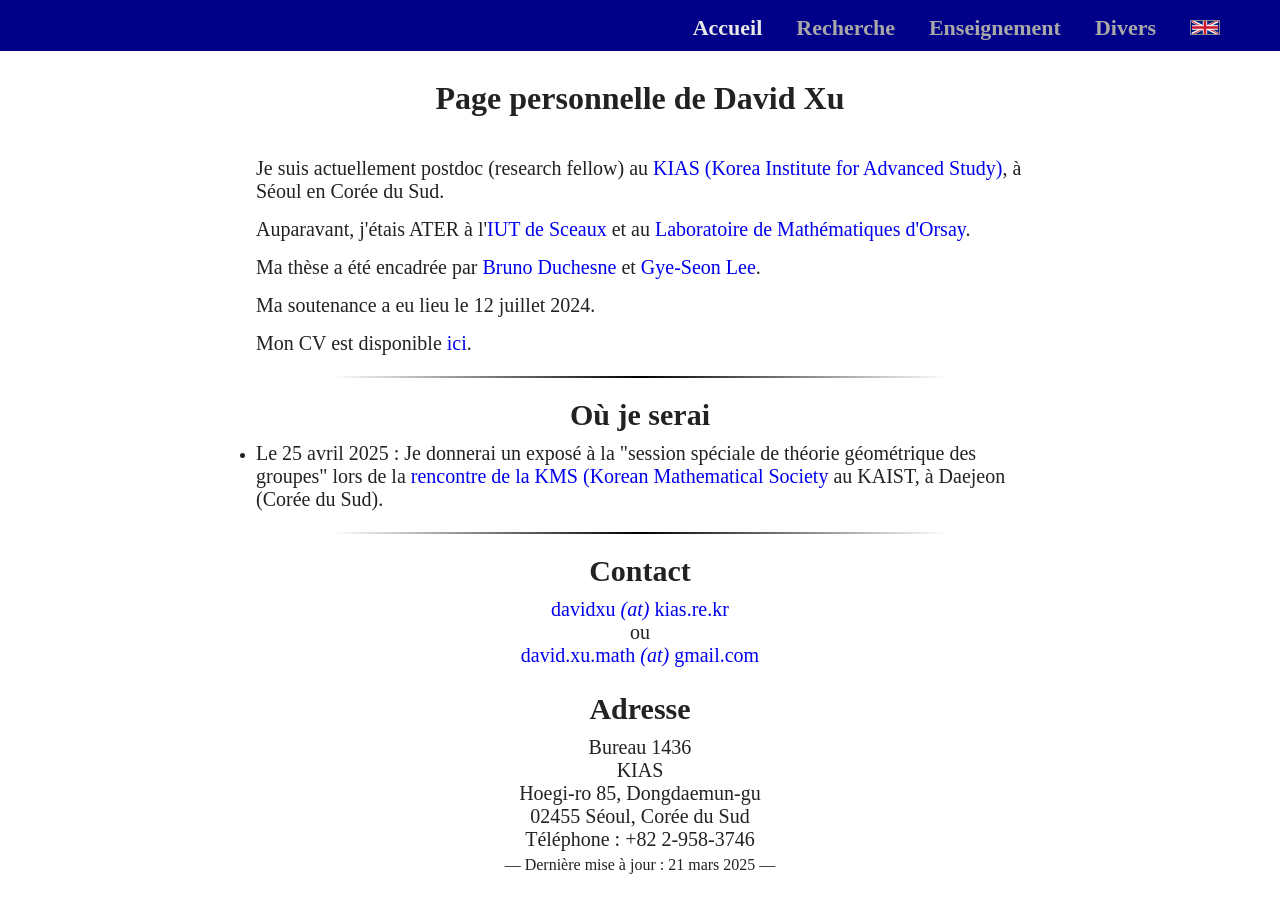
==== index.html @ bf5d9dc2 "Add files via upload" ====
<!DOCTYPE html>
<html lang="fr">

<head>
	<meta charset="UTF-8">
	<meta http-equiv="X-UA-Compatible" content="IE=edge">
	<meta name="viewport" content="width=device-width,initial-scale=1.0">
	<meta name="google-site-verification" content="eE5yLj_v8sofdWyl3rKiPa7-pg3nQnRVzgNbW7kaZAU" />
	<meta name="keyword" content="david, xu, math, maths, mathématiques, mathematics, page personnelle, webpage, ens, rennes, agreg, agrégation, strasbourg, nancy, IECL, orsay, LMO, IMO, KIAS, thèse, espace hyperbolique, hyperbolic space, dimension, infinie, infinite">
	<meta name='description' content="Page personnelle de David Xu, docteur en mathématiques.">	
	<title> David Xu </title>
	<link rel="stylesheet" type="text/css" href="./documents/css/style.css">
	<!-- Load an icon library to show a hamburger menu (bars) on small screens -->
	<link rel="stylesheet" href="https://cdnjs.cloudflare.com/ajax/libs/font-awesome/4.7.0/css/font-awesome.min.css">
</head>

<body>

	<header class="header">
		<!--<a class="logo" href="index.html">Logo</a>-->
		
		<nav class="navbar" id="myNavbar">
			<a class=active href="./">Accueil</a>
			<a href="./recherche">Recherche</a>
			<a href="./enseignement">Enseignement</a>
			<a href="./divers">Divers</a>
			<a href="./index_en" class="langue gb"></a>
			<a href="javascript:void(0);" class="icon" onclick="myFunction()">
    			<i class="fa fa-bars"></i>
  			</a>
		</nav>
		
		<script>
			function myFunction() {
  			var x = document.getElementById("myNavbar");
  			if (x.className === "navbar") {
    			x.className += " responsive";
  			} else {
    			x.className = "navbar";
  			}
			}
		</script>
	</header>

   <main>
   
   <div class="centered">

   	<h1 align=center>Page personnelle de David Xu</h1>

      	<p>Je suis actuellement postdoc (research fellow) au <a href="https://www.kias.re.kr/">KIAS (Korea Institute for Advanced Study)</a>, à Séoul en Corée du Sud.</p>
      	<p>Auparavant, j'étais ATER à l'<a href="https://www.iut-sceaux.universite-paris-saclay.fr/">IUT de Sceaux</a> et au <a href="https://www.imo.universite-paris-saclay.fr/fr/">Laboratoire de Mathématiques d'Orsay</a>.</p>
         <br>
         <p>Ma thèse a été encadrée par <a href="https://www.imo.universite-paris-saclay.fr/~bruno.duchesne/fr/">Bruno Duchesne</a> et <a href="https://www.math.snu.ac.kr/~gyeseonlee/">Gye-Seon Lee</a>.</p>
         <p>Ma soutenance a eu lieu le 12 juillet 2024.</p>
         <p>Mon CV est disponible <a href="./documents/CV.pdf" target="_blank">ici</a>.</p>
         
      <hr>
    	
    	<h2 align=center>Où je serai</h2>
    	
    	<ul>
    		<li><p>Le 25 avril 2025 : Je donnerai un exposé à la "session spéciale de théorie géométrique des groupes" lors de la <a href="https://www.kms.or.kr/conference/2025_spring/general/contents.html?period=89&idx=357">rencontre de la KMS (Korean Mathematical Society</a> au KAIST, à Daejeon (Corée du Sud).</p></li>  	
    	</ul>
        
    	<hr>

		<h2 align=center>Contact</h2>

			<div class="centered">
				<p align=center><a href="mailto:davidxu@kias.re.kr">davidxu <i>(at)</i> kias.re.kr</a><br>
				ou<br>
            <a href="mailto:david.xu@univ-lorraine.fr">david.xu.math <i>(at)</i> gmail.com</a></p>
       	</div>

         <br>
         
      <h2 align=center>Adresse</h2>

         <div class="centered">
            <p align=center>
    	      Bureau 1436<br>
    	      KIAS<br>
    	      Hoegi-ro 85, Dongdaemun-gu<br>
    	      02455 Séoul, Corée du Sud<br>
    	      Téléphone : +82 2-958-3746
	         </p>
      	</div>

         <br>
         
         <br>

         <div align=center>
         	&mdash; Dernière mise à jour : 21 mars 2025 &mdash;
         </div>
  	
  	</div>
  	</main>

</body>
</html>
---- documents/css/style.css ----
/*@import url('https://fonts.googleapis.com/css2?family=Poppins:wght@300;400;500;600;700;800;900&display=swap');*/

@charset "utf-8";

* {
	margin: 0;
	padding: 0;
	box-sizing: border-box;
	font-family: "Palatino Full Stack", Palatino, "Palatino Linotype", "Palatino LT STD", "Book Antiqua", Georgia, serif;
}


h1 {
	font-size: 32px;
	font-weight: 800;
	padding: 30px 0;
} 

h2 {
	font-size: 30px; 
	font-weight: 700;
	padding: 20px 0 0;
}

h3 {
	font-size: 28px; 
	font-weight: 600;
	padding: 15px 0 0;
}

h4 {
	font-size: 24px; 
	font-weight: 500;
	padding: 15px 0 0;
}

p {
	font-size: 20px;
	font-weight: 400;
	padding: 10px 0 5px;
}

.page-perso {
	font-weight: 600;
	padding: 5px 30px 0;
}

p.nobottompadding {
	padding-bottom: 0px; 
}

ul.indent {
	padding-inline-start: 40px;
}

br {
	display: block; /* makes it have a width */
  	content: ""; /* clears default height */
  	margin-top: 0; /* change this to whatever height you want it */
}


/*

blockquote { 
	font-family: Palatino, Palatino Linotype, Palatino LT STD, Book Antiqua, Georgia, serif; 
	font-size: 21px; 
	font-style: normal; 
	font-variant: normal; 
	font-weight: 400; 
	line-height: 30px; 
} 

pre { 
	font-family: Palatino, Palatino Linotype, Palatino LT STD, Book Antiqua, Georgia, serif; 
	font-size: 13px; 
	font-style: normal; 
	font-variant: normal; 
	font-weight: 400; 
	line-height: 18.5667px; 
}
*/

a {
  text-decoration: none;
}


hr {
  	// background-color: white;
  	background-image: linear-gradient(to right, transparent 10%, black, transparent 90%);
   border: 0;
   height: 2px;
   margin-top: 1em;
}


body {
	padding-top: 50px;
	/*
	min-height: 500vh;
	background: url('G-raph.png') no-repeat;
	background-size: cover;
	background-position: center;
	*/
	font-weight: 400;
   color: #222;
}

.header {
	position: fixed;
	top: 0;
	left: 0;
	width: 100%;
	padding: 10px 60px;
	background: #000088;
	/*display: inline-block;*/
	justify-content: space-between;
	align-items: center;
	z-index: 100;
}

.logo {
	float: left;
	font-size: 22px;
	color: transparent;
	text-decoration: none;
	font-weight: 700;
}

.langue {
	color: #a8a8a8;
   font-size: 22px;
   text-decoration: none;
   font-weight: 600;
   margin-left: 30px;
   transition: .3s;
}

/* france */
.langue.fr {
 background: url('[data-uri]');
 width: 30px;
 height: 20px;
 background-size: 100% 100%;
 display: inline-block;
 border: 1px solid #888888;
 margin-top: 5px;
}

/* united_kingdom */
.langue.gb {
 	background: url('[data-uri]');
 	width: 30px;
 	height: 15px;
 	background-size: 100% 100%;
  	display: inline-block;
  	border: 1px solid #888888;
  	margin-top: 10px;
}

.navbar {
	float: right;
	overflow: hidden;
}

.navbar a {
	display: inline-block;
   color: #a8a8a8;
   font-size: 22px;
   text-decoration: none;
   font-weight: 600;
   margin-left: 30px;
   transition: .3s;
}

.navbar a:hover:not(.active):not(.langue) {
    color: #d8d8d8;
    /*text-shadow: 1px 1px 1px #b8b8b8;*/
}

.navbar a.langue:hover {
    box-shadow: 2px 1px 1px #b8b8b8;
}

.navbar a.active {
	color: #e8e8e8;
	font-weight: 24px;
	/*text-shadow: 2px 2px 4px #ffffff;*/
}

.navbar .icon {
  display: none;
}

@media screen and (max-width: 670px) {
  	.logo {
  		font-size: 22px;
		color: transparent;
		text-decoration: none;
		font-weight: 600;
  	}
  	.header {
  		padding: 5px 0px;
		justify-content: space-between;
	}
	.navbar {
		float: left;
		position: relative;
		width: 100%;
	}
	.navbar a {
		font-size: 26px;
		margin-left: 10px;
	}
  	.navbar a:not(.active) {
  		display: none;
  		}
  	.navbar a.active {
		color: #ffffff;
		text-decoration: none;
		display: inline-block;
	}
  	.navbar a.icon {
    	display: block;
    	position: absolute;
    	right: 10px;
    	top: 0;
  	}
  .navbar.responsive {
  		position: relative;
  	}
  .navbar.responsive a {
    	float: none;
    	display: block;
    	text-align: left;
  }
}

/*
.navbar a {
	position: relative;
	font-size: 18px;
	color: #fff;
	font-weight: 500;
	text-decoration: none;
	margin-left: 40px;
}

.navbar a::before {
	content: '';
	position: absolute;
	top: 100%;
	left: 0;
	width: 0;
	height: 2px;
	background: #fff;
	transition: .3s;
}

.navbar a:hover::before {
	width: 100%;
}
*/

.centered { 
	background: #ffffff; 
	margin: auto; 
	width: 60%; 
}

@media screen and (max-width: 670px) {
  .centered {
		background: #ffffff; 
		margin: auto; 
		width: 90%;
  }
}

 /* 2 colonnes pour contact */
.column {
  float: left;
  width: 50%;
}

 /* Mettre une ligne à droite de la colonne */
.column.border-right {
    border-right: 2px solid black;
}

/* Clear floats after the columns */
.row:after {
  content: "";
  display: table;
  clear: both;
}

/* Responsive layout - makes the three columns stack on top of each other instead of next to each other on smaller screens (600px wide or less) */
@media screen and (max-width: 670px) {
  .column {
    width: 100%;
  }
}

@media screen and (max-width: 670px) {
	.column.border-right {
  		border-right: 2px solid transparent;
    	border-bottom: 2px solid black;
  	}
}

.photo_concert_left {
  float: left;
  width: 35%;
  text-align: center;
  display: flex;
  flex-direction: column;
}

.photo_concert_right {
  float: right;
  width: 65%;
  text-align: center; 
}

.photo_concert img {
  height: 387;
}

.photo_concert p {
  text-align: center;
}

audio {
  position: relative;
  vertical-align: middle;
}

a.lien {
    color: black;
}

a.lien:hover { color: yellow; }
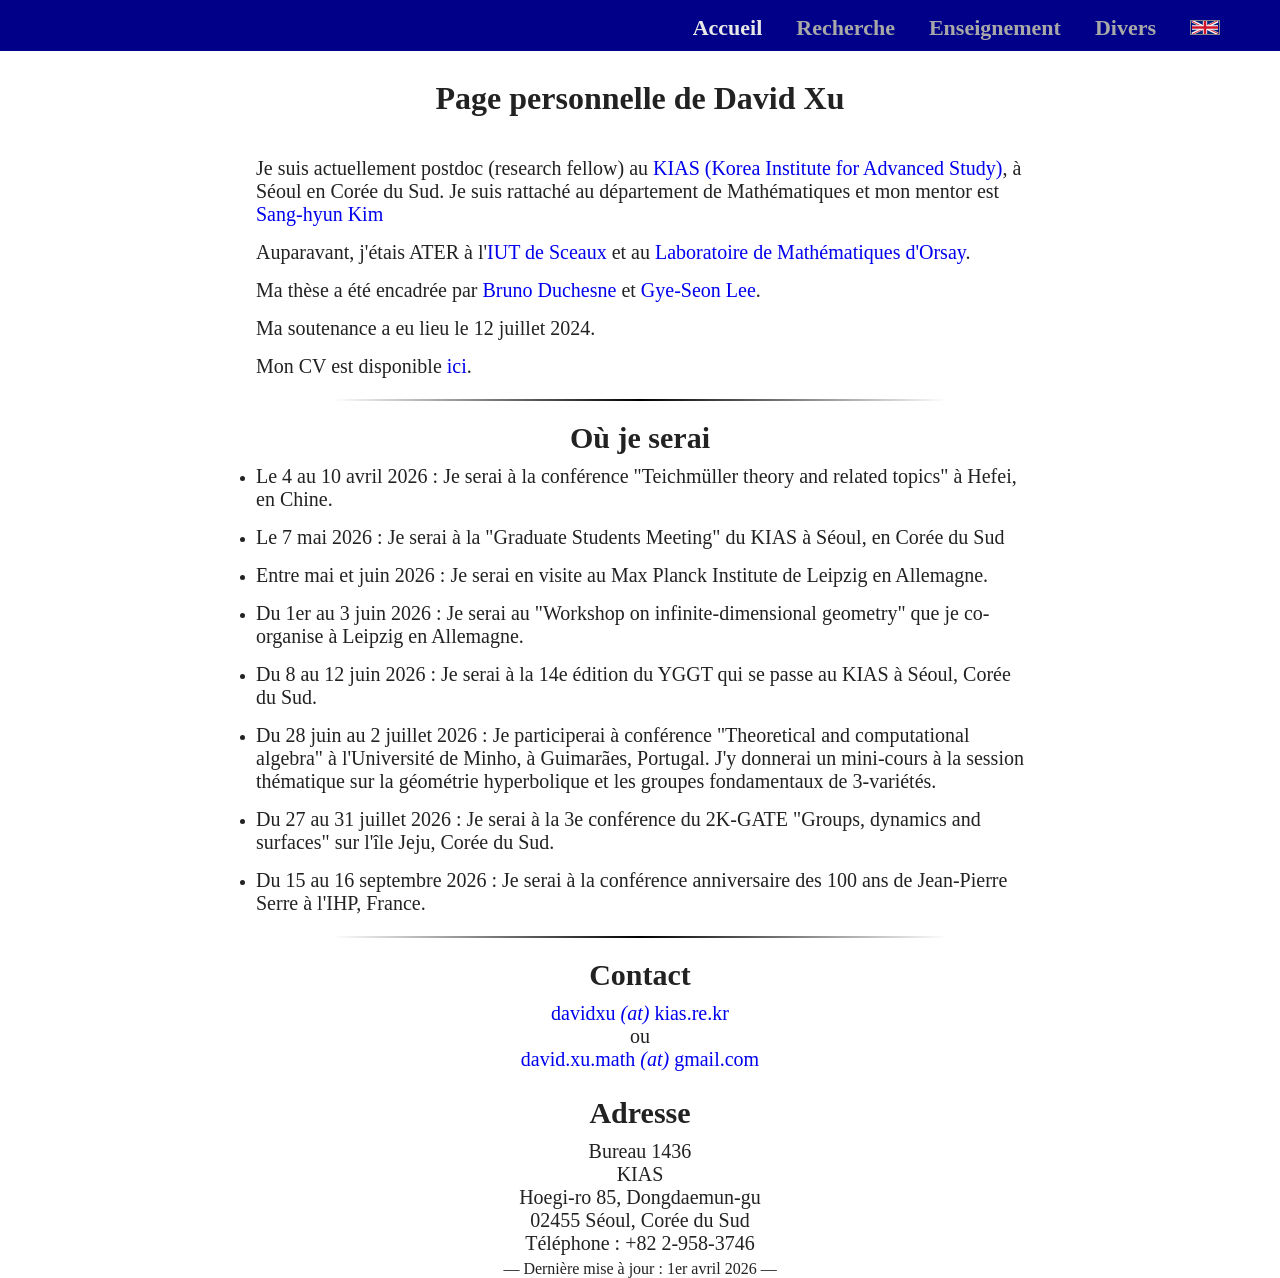
==== commit 69796e8c: "Add files via upload" ====
--- a/index.html
+++ b/index.html
@@ -48,7 +48,7 @@
 
    	<h1 align=center>Page personnelle de David Xu</h1>
 
-      	<p>Je suis actuellement postdoc (research fellow) au <a href="https://www.kias.re.kr/">KIAS (Korea Institute for Advanced Study)</a>, à Séoul en Corée du Sud.</p>
+      	<p>Je suis actuellement postdoc (research fellow) au <a href="https://www.kias.re.kr/">KIAS (Korea Institute for Advanced Study)</a>, à Séoul en Corée du Sud. Je suis rattaché au département de Mathématiques et mon mentor est <a href="https://me.kimsh.kr/">Sang-hyun Kim</a></p>
       	<p>Auparavant, j'étais ATER à l'<a href="https://www.iut-sceaux.universite-paris-saclay.fr/">IUT de Sceaux</a> et au <a href="https://www.imo.universite-paris-saclay.fr/fr/">Laboratoire de Mathématiques d'Orsay</a>.</p>
          <br>
          <p>Ma thèse a été encadrée par <a href="https://www.imo.universite-paris-saclay.fr/~bruno.duchesne/fr/">Bruno Duchesne</a> et <a href="https://www.math.snu.ac.kr/~gyeseonlee/">Gye-Seon Lee</a>.</p>
@@ -60,7 +60,14 @@
     	<h2 align=center>Où je serai</h2>
     	
     	<ul>
-    		<li><p>Le 25 avril 2025 : Je donnerai un exposé à la "session spéciale de théorie géométrique des groupes" lors de la <a href="https://www.kms.or.kr/conference/2025_spring/general/contents.html?period=89&idx=357">rencontre de la KMS (Korean Mathematical Society</a> au KAIST, à Daejeon (Corée du Sud).</p></li>  	
+    		<li><p>Le 4 au 10 avril 2026 : Je serai à la conférence "Teichmüller theory and related topics" à Hefei, en Chine.</p></li>
+    		<li><p>Le 7 mai 2026 : Je serai à la "Graduate Students Meeting" du KIAS à Séoul, en Corée du Sud</p></li>   	
+			<li><p>Entre mai et juin 2026 : Je serai en visite au Max Planck Institute de Leipzig en Allemagne.</p></li>
+			<li><p>Du 1er au 3 juin 2026 : Je serai au "Workshop on infinite-dimensional geometry" que je co-organise à Leipzig en Allemagne.</p></li>
+			<li><p>Du 8 au 12 juin 2026 : Je serai à la 14e édition du YGGT qui se passe au KIAS à Séoul, Corée du Sud.</p></li>
+			<li><p>Du 28 juin au 2 juillet 2026 : Je participerai à conférence "Theoretical and computational algebra" à l'Université de Minho, à Guimarães, Portugal. J'y donnerai un mini-cours à la session thématique sur la géométrie hyperbolique et les groupes fondamentaux de 3-variétés.</p></li>
+			<li><p>Du 27 au 31 juillet 2026 : Je serai à la 3e conférence du 2K-GATE "Groups, dynamics and surfaces" sur l'île Jeju, Corée du Sud.</p></li>
+			<li><p>Du 15 au 16 septembre 2026 : Je serai à la conférence anniversaire des 100 ans de Jean-Pierre Serre à l'IHP, France.</p></li>
     	</ul>
         
     	<hr>
@@ -92,7 +99,7 @@
          <br>
 
          <div align=center>
-         	&mdash; Dernière mise à jour : 21 mars 2025 &mdash;
+         	&mdash; Dernière mise à jour : 1er avril 2026 &mdash;
          </div>
   	
   	</div>
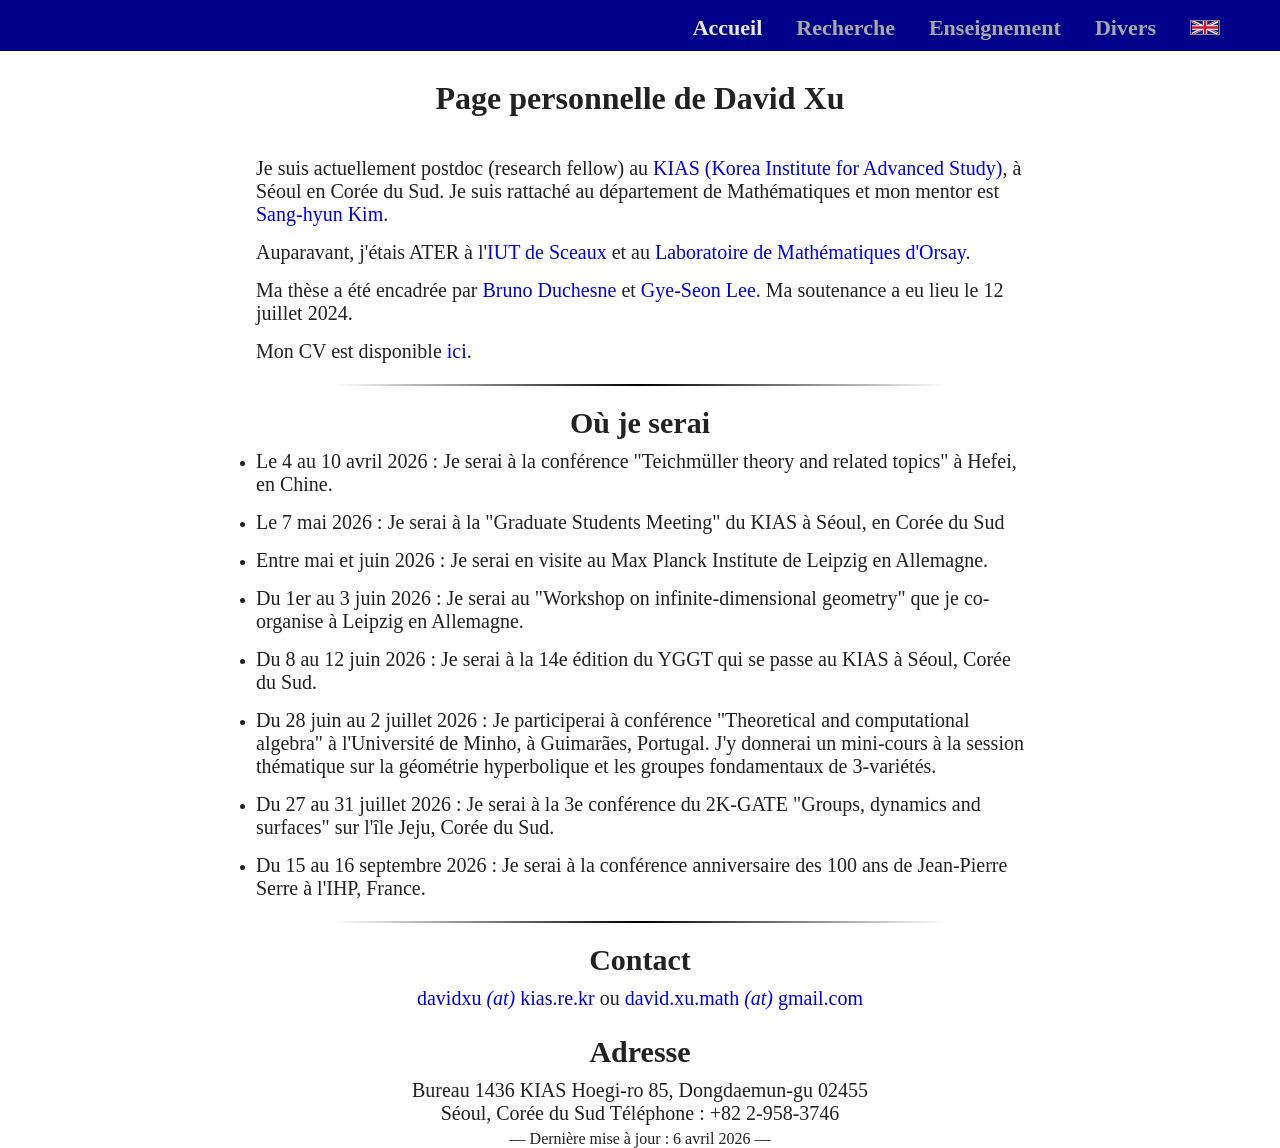
==== commit b4b5365e: "Add files via upload" ====
--- a/index.html
+++ b/index.html
@@ -48,11 +48,10 @@
 
    	<h1 align=center>Page personnelle de David Xu</h1>
 
-      	<p>Je suis actuellement postdoc (research fellow) au <a href="https://www.kias.re.kr/">KIAS (Korea Institute for Advanced Study)</a>, à Séoul en Corée du Sud. Je suis rattaché au département de Mathématiques et mon mentor est <a href="https://me.kimsh.kr/">Sang-hyun Kim</a></p>
+      	<p>Je suis actuellement postdoc (research fellow) au <a href="https://www.kias.re.kr/">KIAS (Korea Institute for Advanced Study)</a>, à Séoul en Corée du Sud. Je suis rattaché au département de Mathématiques et mon mentor est <a href="https://me.kimsh.kr/">Sang-hyun Kim</a>.</p>
       	<p>Auparavant, j'étais ATER à l'<a href="https://www.iut-sceaux.universite-paris-saclay.fr/">IUT de Sceaux</a> et au <a href="https://www.imo.universite-paris-saclay.fr/fr/">Laboratoire de Mathématiques d'Orsay</a>.</p>
-         <br>
-         <p>Ma thèse a été encadrée par <a href="https://www.imo.universite-paris-saclay.fr/~bruno.duchesne/fr/">Bruno Duchesne</a> et <a href="https://www.math.snu.ac.kr/~gyeseonlee/">Gye-Seon Lee</a>.</p>
-         <p>Ma soutenance a eu lieu le 12 juillet 2024.</p>
+         <p>Ma thèse a été encadrée par <a href="https://www.imo.universite-paris-saclay.fr/~bruno.duchesne/fr/">Bruno Duchesne</a> et <a href="https://www.math.snu.ac.kr/~gyeseonlee/">Gye-Seon Lee</a>.<span class="line-break"></span>
+         Ma soutenance a eu lieu le 12 juillet 2024.</p>
          <p>Mon CV est disponible <a href="./documents/CV.pdf" target="_blank">ici</a>.</p>
          
       <hr>
@@ -75,8 +74,8 @@
 		<h2 align=center>Contact</h2>
 
 			<div class="centered">
-				<p align=center><a href="mailto:davidxu@kias.re.kr">davidxu <i>(at)</i> kias.re.kr</a><br>
-				ou<br>
+				<p align=center><a href="mailto:davidxu@kias.re.kr">davidxu <i>(at)</i> kias.re.kr</a><span class="line-break"></span>
+				ou<span class="line-break"></span>
             <a href="mailto:david.xu@univ-lorraine.fr">david.xu.math <i>(at)</i> gmail.com</a></p>
        	</div>
 
@@ -86,20 +85,20 @@
 
          <div class="centered">
             <p align=center>
-    	      Bureau 1436<br>
-    	      KIAS<br>
-    	      Hoegi-ro 85, Dongdaemun-gu<br>
-    	      02455 Séoul, Corée du Sud<br>
+    	      Bureau 1436<span class="line-break"></span>
+    	      KIAS<span class="line-break"></span>
+    	      Hoegi-ro 85, Dongdaemun-gu<span class="line-break"></span>
+    	      02455 Séoul, Corée du Sud<span class="line-break"></span>
     	      Téléphone : +82 2-958-3746
 	         </p>
       	</div>
 
-         <br>
+			<br>
          
          <br>
 
          <div align=center>
-         	&mdash; Dernière mise à jour : 1er avril 2026 &mdash;
+         	&mdash; Dernière mise à jour : 6 avril 2026 &mdash;
          </div>
   	
   	</div>
--- a/documents/css/style.css
+++ b/documents/css/style.css
@@ -277,10 +277,16 @@
   }
 }
 
+.row {
+  display: flex;
+  flex-wrap: wrap;
+}
+
  /* 2 colonnes pour contact */
 .column {
-  float: left;
   width: 50%;
+  box-sizing: border-box;
+  padding: 1rem;
 }
 
  /* Mettre une ligne à droite de la colonne */
@@ -289,46 +295,115 @@
 }
 
 /* Clear floats after the columns */
-.row:after {
+/*.row:after {
   content: "";
   display: table;
   clear: both;
 }
-
+*/
 /* Responsive layout - makes the three columns stack on top of each other instead of next to each other on smaller screens (600px wide or less) */
 @media screen and (max-width: 670px) {
   .column {
     width: 100%;
   }
-}
-
-@media screen and (max-width: 670px) {
-	.column.border-right {
-  		border-right: 2px solid transparent;
-    	border-bottom: 2px solid black;
-  	}
-}
-
-.photo_concert_left {
-  float: left;
-  width: 35%;
+
+  .column.border-right {
+    border-right: none;
+    border-bottom: 2px solid black;
+  }
+}
+
+.photo-feature {
+  max-width: 1250px;
+  margin: 0 auto;
+  padding: 2rem 1rem;
+}
+
+.photo-layout {
+  display: grid;
+  grid-template-columns: 0.72fr 1.28fr;
+  gap: 1.5rem;
+  align-items: start;
+}
+
+.photo-pair-images {
+  display: grid;
+  grid-template-columns: 1fr 1fr;
+  gap: 1rem;
+}
+
+.photo-main-frame,
+.photo-pair-frame {
+  height: clamp(380px, 52vw, 520px);
+  display: flex;
+  align-items: center;
+  justify-content: center;
+  overflow: visible;
+}
+
+.photo-main-frame img,
+.photo-pair-frame img {
+  max-width: 100%;
+  max-height: 100%;
+  width: auto;
+  height: auto;
+  display: block;
+  border-radius: 10px;
+  box-shadow:
+    0 4px 10px rgba(0,0,0,0.12),
+    0 16px 32px rgba(0,0,0,0.20);
+}
+
+.photo-caption {
+  padding-top: 0.7rem;
   text-align: center;
-  display: flex;
-  flex-direction: column;
-}
-
-.photo_concert_right {
-  float: right;
-  width: 65%;
-  text-align: center; 
-}
-
-.photo_concert img {
-  height: 387;
-}
-
-.photo_concert p {
-  text-align: center;
+}
+
+.photo-caption h3 {
+  margin: 0.15rem 0 0.35rem;
+  font-size: 1.05rem;
+  line-height: 1.25;
+}
+
+.photo-caption p {
+  margin: 0.2rem 0;
+  line-height: 1.45;
+}
+
+.credit {
+  margin: 0 0 0.3rem;
+  font-size: 0.8rem;
+  color: #777;
+  font-style: italic;
+}
+
+@media (max-width: 900px) {
+  .photo-layout {
+    grid-template-columns: 1fr;
+  }
+
+  .photo-main-frame,
+  .photo-pair-frame {
+    height: 420px;
+  }
+}
+
+@media (max-width: 560px) {
+  .photo-pair-images {
+    grid-template-columns: 1fr;
+  }
+
+  .photo-main-frame,
+  .photo-pair-frame {
+    height: auto;
+    min-height: 260px;
+  }
+
+  .photo-main-frame img,
+  .photo-pair-frame img {
+    width: 100%;
+    height: auto;
+  }
 }
 
 audio {
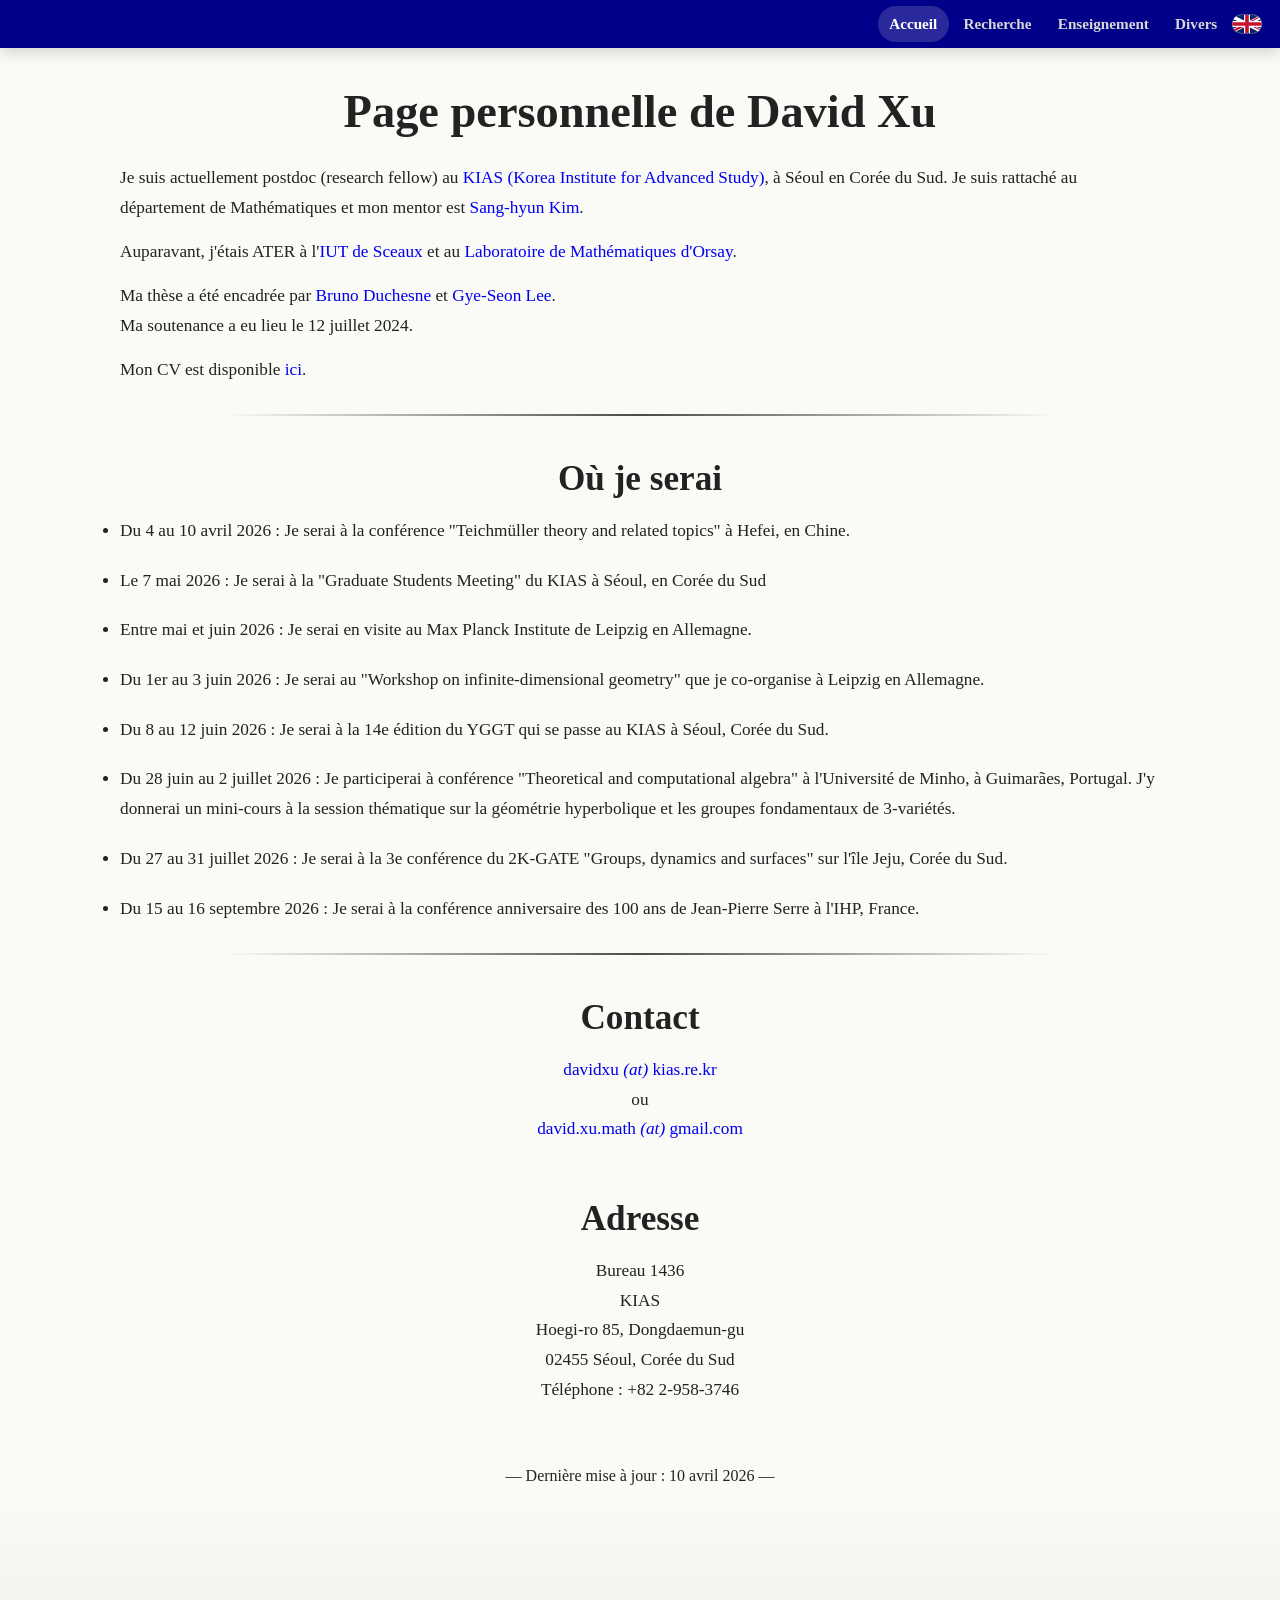
==== commit a827c13b: "Add files via upload" ====
--- a/index.html
+++ b/index.html
@@ -32,13 +32,17 @@
 		
 		<script>
 			function myFunction() {
-  			var x = document.getElementById("myNavbar");
-  			if (x.className === "navbar") {
-    			x.className += " responsive";
-  			} else {
-    			x.className = "navbar";
+    			var x = document.getElementById("myNavbar");
+    			var icon = x.querySelector(".icon i");
+
+    			if (x.className === "navbar") {
+      			x.className += " responsive";
+      			icon.className = "fa fa-times";
+    			} else {
+      			x.className = "navbar";
+      			icon.className = "fa fa-bars";
+    			}
   			}
-			}
 		</script>
 	</header>
 
@@ -59,7 +63,7 @@
     	<h2 align=center>Où je serai</h2>
     	
     	<ul>
-    		<li><p>Le 4 au 10 avril 2026 : Je serai à la conférence "Teichmüller theory and related topics" à Hefei, en Chine.</p></li>
+    		<li><p>Du 4 au 10 avril 2026 : Je serai à la conférence "Teichmüller theory and related topics" à Hefei, en Chine.</p></li>
     		<li><p>Le 7 mai 2026 : Je serai à la "Graduate Students Meeting" du KIAS à Séoul, en Corée du Sud</p></li>   	
 			<li><p>Entre mai et juin 2026 : Je serai en visite au Max Planck Institute de Leipzig en Allemagne.</p></li>
 			<li><p>Du 1er au 3 juin 2026 : Je serai au "Workshop on infinite-dimensional geometry" que je co-organise à Leipzig en Allemagne.</p></li>
@@ -98,7 +102,7 @@
          <br>
 
          <div align=center>
-         	&mdash; Dernière mise à jour : 6 avril 2026 &mdash;
+         	&mdash; Dernière mise à jour : 10 avril 2026 &mdash;
          </div>
   	
   	</div>
--- a/documents/css/style.css
+++ b/documents/css/style.css
@@ -1,320 +1,501 @@
-/*@import url('https://fonts.googleapis.com/css2?family=Poppins:wght@300;400;500;600;700;800;900&display=swap');*/
-
 @charset "utf-8";
 
+:root {
+  --bg: #fafaf7;
+  --surface: #ffffff;
+  --surface-soft: #f4f4ef;
+  --text: #222222;
+  --muted: #6d6d6d;
+  --line: #d8d8d0;
+
+  --nav-bg: rgba(10, 22, 92, 0.96);
+  --nav-text: #cfd6ea;
+  --nav-text-strong: #ffffff;
+
+  --link: #1f3f8f;
+  --link-hover: #10285f;
+
+  --shadow-soft:
+    0 4px 10px rgba(0,0,0,0.08),
+    0 14px 28px rgba(0,0,0,0.08);
+
+  --shadow-medium:
+    0 6px 14px rgba(0,0,0,0.10),
+    0 18px 34px rgba(0,0,0,0.12);
+
+  --shadow-photo:
+    0 4px 10px rgba(0,0,0,0.12),
+    0 16px 32px rgba(0,0,0,0.20);
+
+  --radius-sm: 10px;
+  --radius: 14px;
+  --radius-lg: 18px;
+
+  --content-width: 1040px;
+  --photo-width: 1250px;
+}
+
+/* =========================
+   Base
+========================= */
+
 * {
-	margin: 0;
-	padding: 0;
-	box-sizing: border-box;
-	font-family: "Palatino Full Stack", Palatino, "Palatino Linotype", "Palatino LT STD", "Book Antiqua", Georgia, serif;
-}
-
-
-h1 {
-	font-size: 32px;
-	font-weight: 800;
-	padding: 30px 0;
-} 
-
-h2 {
-	font-size: 30px; 
-	font-weight: 700;
-	padding: 20px 0 0;
-}
-
-h3 {
-	font-size: 28px; 
-	font-weight: 600;
-	padding: 15px 0 0;
-}
-
-h4 {
-	font-size: 24px; 
-	font-weight: 500;
-	padding: 15px 0 0;
-}
-
-p {
-	font-size: 20px;
-	font-weight: 400;
-	padding: 10px 0 5px;
-}
-
-.page-perso {
-	font-weight: 600;
-	padding: 5px 30px 0;
-}
-
-p.nobottompadding {
-	padding-bottom: 0px; 
-}
-
-ul.indent {
-	padding-inline-start: 40px;
-}
-
-br {
-	display: block; /* makes it have a width */
-  	content: ""; /* clears default height */
-  	margin-top: 0; /* change this to whatever height you want it */
-}
-
-
-/*
-
-blockquote { 
-	font-family: Palatino, Palatino Linotype, Palatino LT STD, Book Antiqua, Georgia, serif; 
-	font-size: 21px; 
-	font-style: normal; 
-	font-variant: normal; 
-	font-weight: 400; 
-	line-height: 30px; 
-} 
-
-pre { 
-	font-family: Palatino, Palatino Linotype, Palatino LT STD, Book Antiqua, Georgia, serif; 
-	font-size: 13px; 
-	font-style: normal; 
-	font-variant: normal; 
-	font-weight: 400; 
-	line-height: 18.5667px; 
-}
-*/
+  margin: 0;
+  padding: 0;
+  box-sizing: border-box;
+  font-family: "Palatino Full Stack", Palatino, "Palatino Linotype", "Palatino LT STD", "Book Antiqua", Georgia, serif;
+}
+
+html {
+  scroll-behavior: smooth;
+}
+
+body {
+  padding-top: 88px;
+  font-weight: 400;
+  color: var(--text);
+  background: var(--bg);
+  line-height: 1.65;
+}
+
+/* Espace confortable en bas de page */
+body::after {
+  content: "";
+  display: block;
+  height: 140px;
+  background: linear-gradient(to bottom, rgba(250,250,247,0), rgba(0,0,0,0.035));
+}
+
+img {
+  display: block;
+  max-width: 100%;
+}
 
 a {
   text-decoration: none;
 }
 
-
 hr {
-  	// background-color: white;
-  	background-image: linear-gradient(to right, transparent 10%, black, transparent 90%);
-   border: 0;
-   height: 2px;
-   margin-top: 1em;
-}
-
+  background-image: linear-gradient(to right, transparent 10%, rgba(0,0,0,0.7), transparent 90%);
+  border: 0;
+  height: 2px;
+  margin: 1.5rem 0 1.25rem;
+}
+
+.line-break {
+  display: block;
+  height: 0;
+  margin: 0;
+  padding: 0;
+}
+
+/* =========================
+   Typographie
+========================= */
+
+h1 {
+  font-size: clamp(2.1rem, 3.8vw, 2.9rem);
+  font-weight: 700;
+  padding: 1.8rem 0 1rem;
+  line-height: 1.15;
+}
+
+h2 {
+  font-size: clamp(1.7rem, 2.8vw, 2.2rem);
+  font-weight: 700;
+  padding: 1.4rem 0 0.45rem;
+  line-height: 1.18;
+}
+
+h3 {
+  font-size: clamp(1.35rem, 2.2vw, 1.7rem);
+  font-weight: 600;
+  padding: 1.1rem 0 0.35rem;
+  line-height: 1.23;
+}
+
+h4 {
+  font-size: clamp(1.15rem, 1.8vw, 1.35rem);
+  font-weight: 600;
+  padding: 0.95rem 0 0.2rem;
+  line-height: 1.28;
+}
+
+p {
+  font-size: 1.08rem;
+  font-weight: 400;
+  padding: 0.55rem 0 0.35rem;
+  line-height: 1.72;
+}
+
+.page-perso {
+  font-weight: 600;
+  padding: 0.4rem 1.25rem 0;
+}
+
+p.nobottompadding {
+  padding-bottom: 0;
+}
+
+ul.indent {
+  padding-inline-start: 2rem;
+}
+
+li {
+  font-size: 1.05rem;
+  line-height: 1.7;
+  margin-bottom: 0.35rem;
+}
+
+/* =========================
+   Header / Navigation
+========================= */
 
 body {
-	padding-top: 50px;
-	/*
-	min-height: 500vh;
-	background: url('G-raph.png') no-repeat;
-	background-size: cover;
-	background-position: center;
-	*/
-	font-weight: 400;
-   color: #222;
+  padding-top: 56px;
 }
 
 .header {
-	position: fixed;
-	top: 0;
-	left: 0;
-	width: 100%;
-	padding: 10px 60px;
-	background: #000088;
-	/*display: inline-block;*/
-	justify-content: space-between;
-	align-items: center;
-	z-index: 100;
-}
-
-.logo {
-	float: left;
-	font-size: 22px;
-	color: transparent;
-	text-decoration: none;
-	font-weight: 700;
-}
-
-.langue {
-	color: #a8a8a8;
-   font-size: 22px;
-   text-decoration: none;
-   font-weight: 600;
-   margin-left: 30px;
-   transition: .3s;
-}
-
-/* france */
-.langue.fr {
- background: url('[data-uri]');
- width: 30px;
- height: 20px;
- background-size: 100% 100%;
- display: inline-block;
- border: 1px solid #888888;
- margin-top: 5px;
-}
-
-/* united_kingdom */
-.langue.gb {
- 	background: url('[data-uri]');
- 	width: 30px;
- 	height: 15px;
- 	background-size: 100% 100%;
-  	display: inline-block;
-  	border: 1px solid #888888;
-  	margin-top: 10px;
-}
-
+  position: fixed;
+  top: 0;
+  left: 0;
+  width: 100%;
+  height: 48px;
+  background: #000088;
+  z-index: 1000;
+  box-shadow: 0 4px 14px rgba(0,0,0,0.16);
+}
+
+/* Desktop */
 .navbar {
-	float: right;
-	overflow: hidden;
+  width: 100%;
+  height: 100%;
+  display: flex;
+  align-items: center;
+  justify-content: flex-end;
+  gap: 0.2rem;
+  padding-right: 18px;
 }
 
 .navbar a {
-	display: inline-block;
-   color: #a8a8a8;
-   font-size: 22px;
-   text-decoration: none;
-   font-weight: 600;
-   margin-left: 30px;
-   transition: .3s;
-}
-
-.navbar a:hover:not(.active):not(.langue) {
-    color: #d8d8d8;
-    /*text-shadow: 1px 1px 1px #b8b8b8;*/
-}
-
-.navbar a.langue:hover {
-    box-shadow: 2px 1px 1px #b8b8b8;
+  display: inline-flex;
+  align-items: center;
+  justify-content: center;
+  color: #d8d8d8;
+  font-size: 0.95rem;
+  font-weight: 600;
+  padding: 0.32rem 0.72rem;
+  border-radius: 999px;
+  transition: background 0.2s ease, color 0.2s ease;
+}
+
+.navbar a:hover:not(.active):not(.langue):not(.icon) {
+  color: #ffffff;
+  background: rgba(255,255,255,0.10);
 }
 
 .navbar a.active {
-	color: #e8e8e8;
-	font-weight: 24px;
-	/*text-shadow: 2px 2px 4px #ffffff;*/
+  color: #ffffff;
+  background: rgba(255,255,255,0.16);
 }
 
 .navbar .icon {
   display: none;
 }
 
+/* Drapeaux */
+.langue {
+  width: 30px;
+  height: 20px;
+  min-width: 30px;
+  padding: 0;
+  border-radius: 6px;
+  border: 1px solid rgba(255,255,255,0.30);
+  box-shadow: 0 2px 6px rgba(0,0,0,0.18);
+  background-position: center;
+  background-repeat: no-repeat;
+  background-size: cover;
+  overflow: hidden;
+}
+
+.langue.fr {
+  background-image: url('data:image/svg+xml;utf8,\
+<svg xmlns="http://www.w3.org/2000/svg" viewBox="0 0 30 20">\
+<rect width="10" height="20" fill="%230055A4"/>\
+<rect x="10" width="10" height="20" fill="%23FFFFFF"/>\
+<rect x="20" width="10" height="20" fill="%23EF4135"/>\
+</svg>');
+}
+
+.langue.gb {
+  background-image: url('data:image/svg+xml;utf8,\
+<svg xmlns="http://www.w3.org/2000/svg" viewBox="0 0 60 30">\
+<clipPath id="t"><path d="M30,15h30v15zv15H30h-30v-15zv-15h30z"/></clipPath>\
+<path fill="%23012169" d="M0,0v30h60V0z"/>\
+<path stroke="%23fff" stroke-width="6" d="M0,0l60,30M60,0L0,30"/>\
+<path stroke="%23C8102E" stroke-width="4" d="M0,0l60,30M60,0L0,30" clip-path="url(%23t)"/>\
+<path stroke="%23fff" stroke-width="10" d="M30,0v30M0,15h60"/>\
+<path stroke="%23C8102E" stroke-width="6" d="M30,0v30M0,15h60"/>\
+</svg>');
+}
+
+/* =========================
+   Mobile
+========================= */
+
 @media screen and (max-width: 670px) {
-  	.logo {
-  		font-size: 22px;
-		color: transparent;
-		text-decoration: none;
-		font-weight: 600;
-  	}
-  	.header {
-  		padding: 5px 0px;
-		justify-content: space-between;
-	}
-	.navbar {
-		float: left;
-		position: relative;
-		width: 100%;
-	}
-	.navbar a {
-		font-size: 26px;
-		margin-left: 10px;
-	}
-  	.navbar a:not(.active) {
-  		display: none;
-  		}
-  	.navbar a.active {
-		color: #ffffff;
-		text-decoration: none;
-		display: inline-block;
-	}
-  	.navbar a.icon {
-    	display: block;
-    	position: absolute;
-    	right: 10px;
-    	top: 0;
-  	}
+  html, body {
+    margin: 0;
+    padding: 0;
+  }
+
+  body {
+    padding-top: 50px;
+  }
+
+  .header {
+    height: 42px;
+    overflow: visible;
+  }
+
+  .navbar {
+    position: relative;
+    height: 42px;
+    display: block;
+    width: 100%;
+    max-width: none;
+    margin: 0;
+    padding: 0;
+    box-sizing: border-box;
+  }
+
+  /* Etat fermé */
+  .navbar a {
+    display: none;
+    box-sizing: border-box;
+  }
+
+  /* Page active */
+  .navbar a.active {
+    display: inline-flex;
+    position: absolute;
+    top: 4px;
+    left: 10px;
+    height: 34px;
+    max-width: calc(100% - 96px);
+    padding: 0;
+    align-items: center;
+    justify-content: flex-start;
+    color: #ffffff;
+    background: transparent;
+    border-radius: 0;
+    font-size: 0.96rem;
+    font-weight: 600;
+    white-space: nowrap;
+    overflow: hidden;
+    text-overflow: ellipsis;
+    z-index: 3;
+  }
+
+  /* Drapeau */
+  .navbar a.langue {
+    display: block;
+    position: absolute;
+    top: 11px;
+    right: 48px;
+    width: 30px;
+    height: 20px;
+    min-width: 30px;
+    padding: 0;
+    margin: 0;
+    background-color: transparent;
+    box-shadow: 0 2px 6px rgba(0,0,0,0.18);
+    z-index: 4;
+  }
+
+  /* Burger */
+  .navbar a.icon {
+    display: inline-flex;
+    position: absolute;
+    top: 4px;
+    right: 8px;
+    width: 34px;
+    height: 34px;
+    padding: 0;
+    align-items: center;
+    justify-content: center;
+    border-radius: 7px;
+    color: #ffffff;
+    background: rgba(255,255,255,0.06);
+    font-size: 0.98rem;
+    line-height: 1;
+    z-index: 5;
+    transition: background 0.2s ease, color 0.2s ease, box-shadow 0.2s ease;
+  }
+
+  .navbar a.icon i {
+    margin: auto;
+    font-size: 0.95rem;
+  }
+
+  .navbar a.icon:hover {
+    background: rgba(255,255,255,0.12);
+    color: #ffffff;
+  }
+
+  /* Etat ouvert */
   .navbar.responsive {
-  		position: relative;
-  	}
-  .navbar.responsive a {
-    	float: none;
-    	display: block;
-    	text-align: left;
-  }
-}
-
-/*
-.navbar a {
-	position: relative;
-	font-size: 18px;
-	color: #fff;
-	font-weight: 500;
-	text-decoration: none;
-	margin-left: 40px;
-}
-
-.navbar a::before {
-	content: '';
-	position: absolute;
-	top: 100%;
-	left: 0;
-	width: 0;
-	height: 2px;
-	background: #fff;
-	transition: .3s;
-}
-
-.navbar a:hover::before {
-	width: 100%;
-}
-*/
-
-.centered { 
-	background: #ffffff; 
-	margin: auto; 
-	width: 60%; 
-}
-
-@media screen and (max-width: 670px) {
+    position: fixed;
+    top: 42px;
+    left: 0;
+    right: 0;
+    width: 100vw;
+    max-width: none;
+    margin: 0;
+    padding: 0 0 6px 0;
+    box-sizing: border-box;
+    background: #000088;
+    box-shadow:
+      0 4px 10px rgba(0,0,0,0.12),
+      0 16px 32px rgba(0,0,0,0.20);
+    border-radius: 0 0 10px 10px;
+    z-index: 1500;
+  }
+
+  /* La page active reste dans la barre du haut */
+  .navbar.responsive a.active {
+    display: inline-flex;
+    position: fixed;
+    top: 4px;
+    left: 10px;
+    height: 34px;
+    max-width: calc(100% - 96px);
+    padding: 0;
+    align-items: center;
+    justify-content: flex-start;
+    color: #ffffff;
+    background: transparent;
+    border-radius: 0;
+    font-size: 0.96rem;
+    font-weight: 600;
+    white-space: nowrap;
+    overflow: hidden;
+    text-overflow: ellipsis;
+    z-index: 2001;
+  }
+
+  /* Drapeau */
+  .navbar.responsive a.langue {
+    display: block;
+    position: fixed;
+    top: 11px;
+    right: 48px;
+    width: 30px;
+    height: 20px;
+    min-width: 30px;
+    margin: 0;
+    z-index: 2002;
+  }
+
+  /* Burger */
+  .navbar.responsive a.icon {
+    display: inline-flex;
+    position: fixed;
+    top: 4px;
+    right: 8px;
+    width: 34px;
+    height: 34px;
+    padding: 0;
+    align-items: center;
+    justify-content: center;
+    border-radius: 7px;
+    color: #ffffff;
+    background: rgba(255,255,255,0.06);
+    z-index: 2003;
+  }
+
+  /* Liens du menu */
+  .navbar.responsive a:not(.active):not(.icon):not(.langue) {
+    display: block;
+    width: 100%;
+    margin: 0;
+    padding: 0.72rem 0.95rem;
+    box-sizing: border-box;
+    text-align: left;
+    color: #f2f2f2;
+    background: #000088;
+    border-radius: 0;
+    box-shadow: none;
+    z-index: 2;
+  }
+
+  .navbar.responsive a:not(.active):not(.icon):not(.langue):hover {
+    background: #111199;
+    color: #ffffff;
+  }
+
+  .navbar.responsive a:not(.active):not(.icon):not(.langue)
+  + a:not(.active):not(.icon):not(.langue) {
+    border-top: 1px solid rgba(255,255,255,0.06);
+  }
+
   .centered {
-		background: #ffffff; 
-		margin: auto; 
-		width: 90%;
-  }
-}
+    width: min(calc(100% - 1rem), var(--content-width));
+  }
+
+  .column {
+    width: 100%;
+    flex-basis: 100%;
+    padding: 1rem 1rem;
+  }
+
+  .column.border-right {
+    border-bottom: none;
+  }
+}
+
+/* =========================
+   Conteneur principal
+========================= */
+
+.centered {
+  width: min(calc(100% - 2rem), var(--content-width));
+  margin: 0 auto;
+  background: transparent;
+}
+
+/* =========================
+   Grilles / Colonnes
+========================= */
 
 .row {
   display: flex;
   flex-wrap: wrap;
-}
-
- /* 2 colonnes pour contact */
+  gap: 1.25rem;
+  margin-top: 1rem;
+}
+
 .column {
-  width: 50%;
+  flex: 1 1 320px;
+  width: auto;
   box-sizing: border-box;
-  padding: 1rem;
-}
-
- /* Mettre une ligne à droite de la colonne */
+  padding: 1.25rem 1.35rem;
+  background: var(--surface);
+  border: 1px solid #ecece4;
+  border-radius: var(--radius);
+  box-shadow: var(--shadow-soft);
+}
+
 .column.border-right {
-    border-right: 2px solid black;
-}
-
-/* Clear floats after the columns */
-/*.row:after {
-  content: "";
-  display: table;
-  clear: both;
-}
-*/
-/* Responsive layout - makes the three columns stack on top of each other instead of next to each other on smaller screens (600px wide or less) */
-@media screen and (max-width: 670px) {
-  .column {
-    width: 100%;
-  }
-
-  .column.border-right {
-    border-right: none;
-    border-bottom: 2px solid black;
-  }
-}
+  border-right: none;
+}
+
+/* =========================
+   Bloc photo (conservé et harmonisé)
+========================= */
 
 .photo-feature {
-  max-width: 1250px;
+  max-width: var(--photo-width);
   margin: 0 auto;
   padding: 2rem 1rem;
 }
@@ -349,9 +530,7 @@
   height: auto;
   display: block;
   border-radius: 10px;
-  box-shadow:
-    0 4px 10px rgba(0,0,0,0.12),
-    0 16px 32px rgba(0,0,0,0.20);
+  box-shadow: var(--shadow-photo);
 }
 
 .photo-caption {
@@ -361,23 +540,81 @@
 
 .photo-caption h3 {
   margin: 0.15rem 0 0.35rem;
+  padding: 0;
   font-size: 1.05rem;
   line-height: 1.25;
 }
 
 .photo-caption p {
   margin: 0.2rem 0;
-  line-height: 1.45;
+  padding: 0;
+  font-size: 0.98rem;
+  line-height: 1.5;
 }
 
 .credit {
   margin: 0 0 0.3rem;
-  font-size: 0.8rem;
+  font-size: 0.82rem;
   color: #777;
   font-style: italic;
 }
 
-@media (max-width: 900px) {
+/* =========================
+   Audio
+========================= */
+
+audio {
+  position: relative;
+  vertical-align: middle;
+  margin: 0.4rem 0;
+}
+
+/* =========================
+   Liens dans le contenu
+========================= */
+
+a.lien {
+  color: var(--link);
+  border-bottom: 1px solid rgba(31,63,143,0.28);
+  transition: color 0.2s ease, border-color 0.2s ease;
+}
+
+a.lien:hover {
+  color: var(--link-hover);
+  border-color: rgba(16,40,95,0.55);
+}
+
+/* =========================
+   Petits raffinements optionnels
+========================= */
+
+blockquote {
+  margin: 1.2rem 0;
+  padding: 0.8rem 1.1rem;
+  border-left: 4px solid rgba(10,22,92,0.4);
+  background: rgba(255,255,255,0.7);
+  border-radius: 0 var(--radius-sm) var(--radius-sm) 0;
+  box-shadow: var(--shadow-soft);
+}
+
+table {
+  border-collapse: collapse;
+  width: 100%;
+  margin: 1rem 0 1.4rem;
+}
+
+td,
+th {
+  padding: 0.65rem 0.8rem;
+  border-bottom: 1px solid var(--line);
+  text-align: left;
+}
+
+/* =========================
+   Responsive
+========================= */
+
+@media screen and (max-width: 900px) {
   .photo-layout {
     grid-template-columns: 1fr;
   }
@@ -388,7 +625,16 @@
   }
 }
 
-@media (max-width: 560px) {
+@media screen and (max-width: 560px) {
+  h1 {
+    padding-top: 1.2rem;
+  }
+
+  p,
+  li {
+    font-size: 1.02rem;
+  }
+
   .photo-pair-images {
     grid-template-columns: 1fr;
   }
@@ -404,15 +650,4 @@
     width: 100%;
     height: auto;
   }
-}
-
-audio {
-  position: relative;
-  vertical-align: middle;
-}
-
-a.lien {
-    color: black;
-}
-
-a.lien:hover { color: yellow; }+}
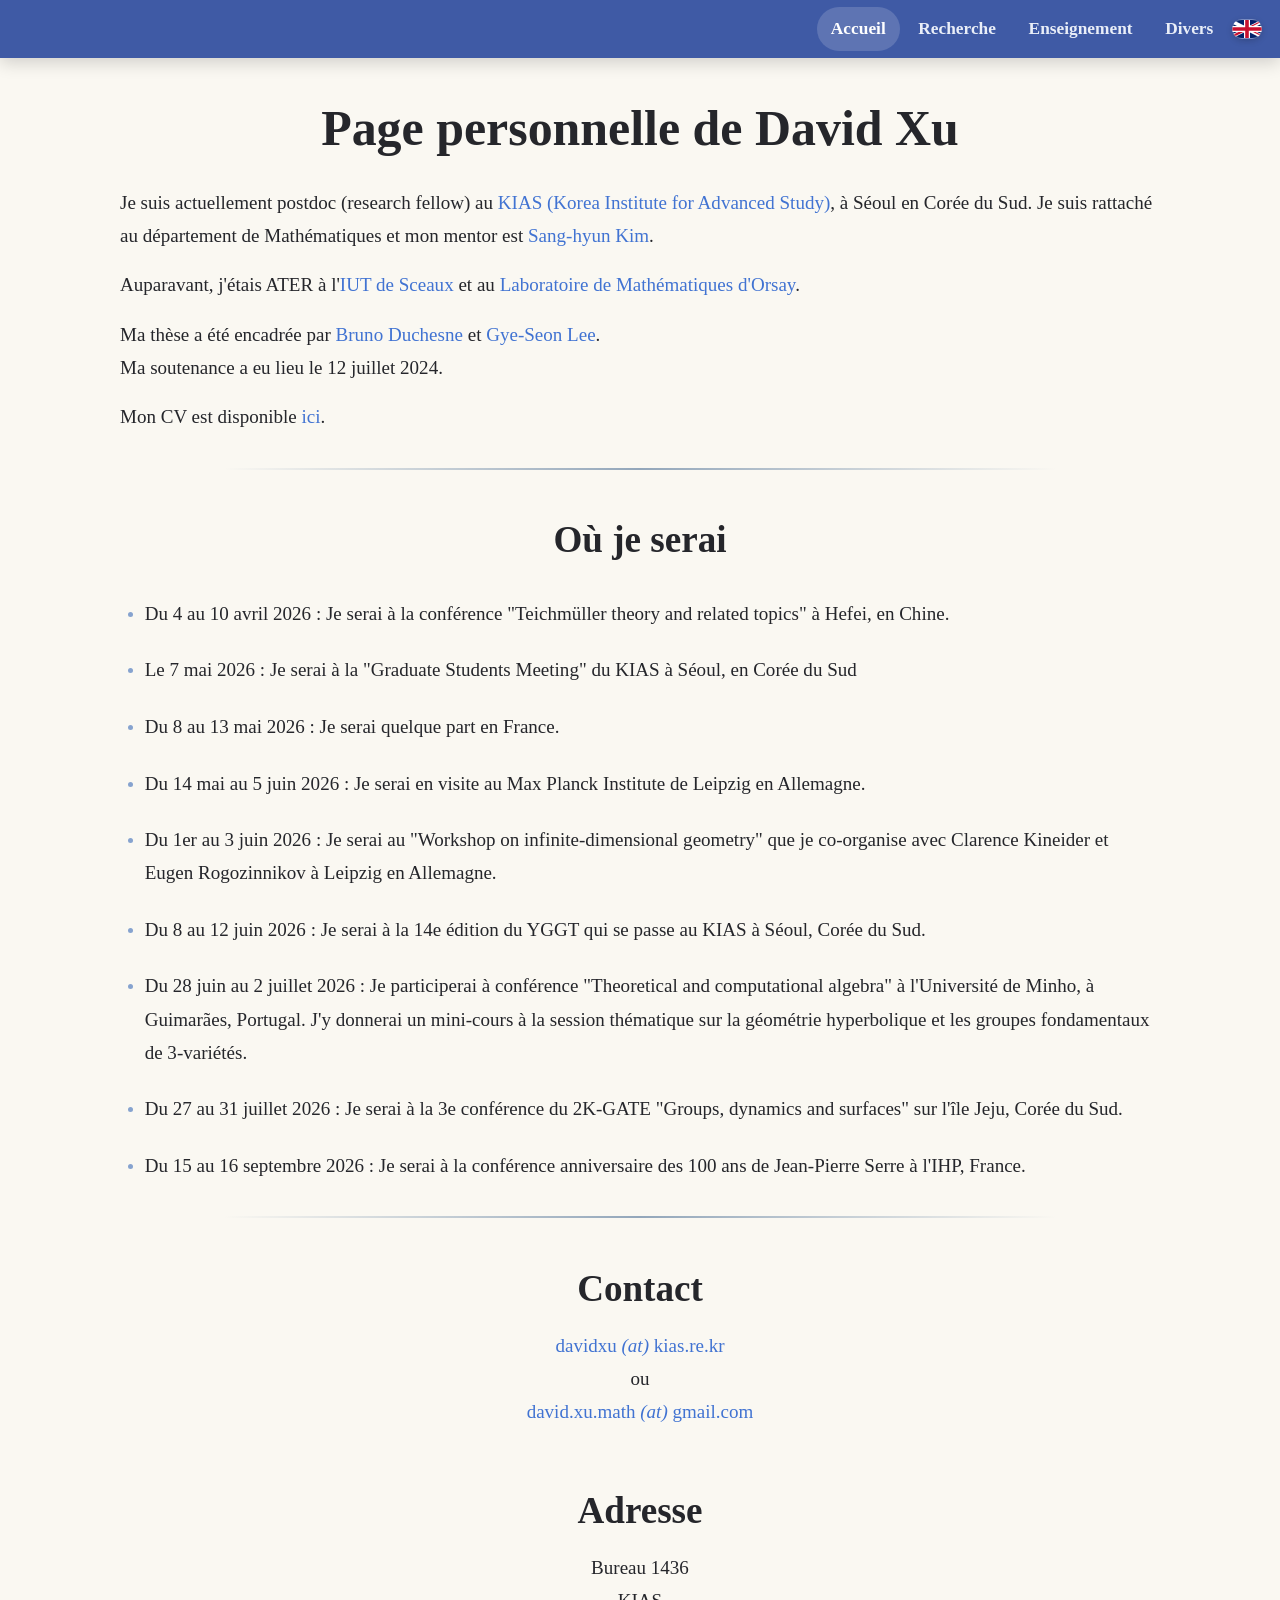
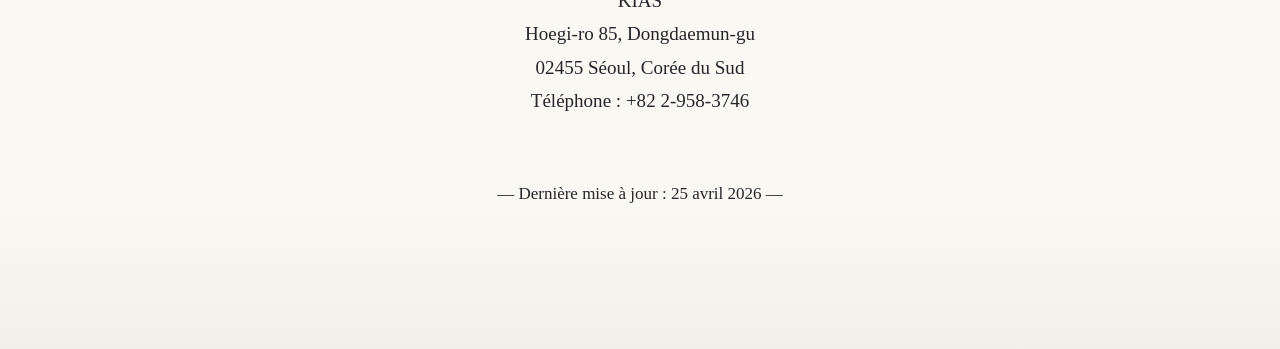
==== commit e6123dab: "Add files via upload" ====
--- a/index.html
+++ b/index.html
@@ -65,8 +65,9 @@
     	<ul>
     		<li><p>Du 4 au 10 avril 2026 : Je serai à la conférence "Teichmüller theory and related topics" à Hefei, en Chine.</p></li>
     		<li><p>Le 7 mai 2026 : Je serai à la "Graduate Students Meeting" du KIAS à Séoul, en Corée du Sud</p></li>   	
-			<li><p>Entre mai et juin 2026 : Je serai en visite au Max Planck Institute de Leipzig en Allemagne.</p></li>
-			<li><p>Du 1er au 3 juin 2026 : Je serai au "Workshop on infinite-dimensional geometry" que je co-organise à Leipzig en Allemagne.</p></li>
+			<li><p>Du 8 au 13 mai 2026 : Je serai quelque part en France.</p></li>
+			<li><p>Du 14 mai au 5 juin 2026 : Je serai en visite au Max Planck Institute de Leipzig en Allemagne.</p></li>
+			<li><p>Du 1er au 3 juin 2026 : Je serai au "Workshop on infinite-dimensional geometry" que je co-organise avec Clarence Kineider et Eugen Rogozinnikov à Leipzig en Allemagne.</p></li>
 			<li><p>Du 8 au 12 juin 2026 : Je serai à la 14e édition du YGGT qui se passe au KIAS à Séoul, Corée du Sud.</p></li>
 			<li><p>Du 28 juin au 2 juillet 2026 : Je participerai à conférence "Theoretical and computational algebra" à l'Université de Minho, à Guimarães, Portugal. J'y donnerai un mini-cours à la session thématique sur la géométrie hyperbolique et les groupes fondamentaux de 3-variétés.</p></li>
 			<li><p>Du 27 au 31 juillet 2026 : Je serai à la 3e conférence du 2K-GATE "Groups, dynamics and surfaces" sur l'île Jeju, Corée du Sud.</p></li>
@@ -80,7 +81,7 @@
 			<div class="centered">
 				<p align=center><a href="mailto:davidxu@kias.re.kr">davidxu <i>(at)</i> kias.re.kr</a><span class="line-break"></span>
 				ou<span class="line-break"></span>
-            <a href="mailto:david.xu@univ-lorraine.fr">david.xu.math <i>(at)</i> gmail.com</a></p>
+            <a href="mailto:david.xu.math@gmail.com">david.xu.math <i>(at)</i> gmail.com</a></p>
        	</div>
 
          <br>
@@ -102,7 +103,7 @@
          <br>
 
          <div align=center>
-         	&mdash; Dernière mise à jour : 10 avril 2026 &mdash;
+         	&mdash; Dernière mise à jour : 25 avril 2026 &mdash;
          </div>
   	
   	</div>
--- a/documents/css/style.css
+++ b/documents/css/style.css
@@ -1,19 +1,24 @@
 @charset "utf-8";
 
 :root {
-  --bg: #fafaf7;
+  --bg: #faf8f2;
   --surface: #ffffff;
-  --surface-soft: #f4f4ef;
-  --text: #222222;
-  --muted: #6d6d6d;
-  --line: #d8d8d0;
-
-  --nav-bg: rgba(10, 22, 92, 0.96);
-  --nav-text: #cfd6ea;
+  --surface-soft: #f5f2ea;
+
+  --text: #25262b;
+  --muted: #6a778b;
+  --line: #d3dcec;
+
+  --nav-bg: rgba(56, 84, 162, 0.96);
+  --nav-text: #e9eef8;
   --nav-text-strong: #ffffff;
 
-  --link: #1f3f8f;
-  --link-hover: #10285f;
+  --link: #4173d2;
+  --link-hover: #2d5ab6;
+  --visited: #7d59c5;
+
+  --accent-soft: #86a3cf;
+  --accent-strong: #517bb2;
 
   --shadow-soft:
     0 4px 10px rgba(0,0,0,0.08),
@@ -48,14 +53,15 @@
 
 html {
   scroll-behavior: smooth;
+  font-size: 17px;
 }
 
 body {
-  padding-top: 88px;
+  padding-top: 68px;
   font-weight: 400;
   color: var(--text);
   background: var(--bg);
-  line-height: 1.65;
+  line-height: 1.68;
 }
 
 /* Espace confortable en bas de page */
@@ -63,7 +69,7 @@
   content: "";
   display: block;
   height: 140px;
-  background: linear-gradient(to bottom, rgba(250,250,247,0), rgba(0,0,0,0.035));
+  background: linear-gradient(to bottom, rgba(251,250,245,0), rgba(0,0,0,0.035));
 }
 
 img {
@@ -72,14 +78,20 @@
 }
 
 a {
+  color: var(--link);
   text-decoration: none;
+  transition: color 0.2s ease, border-color 0.2s ease;
+}
+
+a:visited {
+  color: var(--visited);
 }
 
 hr {
-  background-image: linear-gradient(to right, transparent 10%, rgba(0,0,0,0.7), transparent 90%);
+  background-image: linear-gradient(to right, transparent 10%, rgba(103, 132, 163, 0.7), transparent 90%);
   border: 0;
   height: 2px;
-  margin: 1.5rem 0 1.25rem;
+  margin: 1.65rem 0 1.35rem;
 }
 
 .line-break {
@@ -94,76 +106,151 @@
 ========================= */
 
 h1 {
-  font-size: clamp(2.1rem, 3.8vw, 2.9rem);
+  font-size: clamp(2.25rem, 3.9vw, 3.1rem);
   font-weight: 700;
-  padding: 1.8rem 0 1rem;
-  line-height: 1.15;
+  padding: 1.95rem 0 1.05rem;
+  line-height: 1.14;
 }
 
 h2 {
-  font-size: clamp(1.7rem, 2.8vw, 2.2rem);
+  font-size: clamp(1.82rem, 2.9vw, 2.35rem);
   font-weight: 700;
-  padding: 1.4rem 0 0.45rem;
+  padding: 1.5rem 0 0.5rem;
   line-height: 1.18;
 }
 
 h3 {
-  font-size: clamp(1.35rem, 2.2vw, 1.7rem);
+  font-size: clamp(1.45rem, 2.25vw, 1.8rem);
   font-weight: 600;
-  padding: 1.1rem 0 0.35rem;
+  padding: 1.15rem 0 0.4rem;
   line-height: 1.23;
 }
 
 h4 {
-  font-size: clamp(1.15rem, 1.8vw, 1.35rem);
+  font-size: clamp(1.2rem, 1.85vw, 1.42rem);
   font-weight: 600;
-  padding: 0.95rem 0 0.2rem;
+  padding: 1rem 0 0.25rem;
   line-height: 1.28;
 }
 
 p {
+  font-size: 1.12rem;
+  font-weight: 400;
+  padding: 0.58rem 0 0.38rem;
+  line-height: 1.74;
+}
+
+/* Classe pour les liens vers les pages perso d'autres gens */
+.page-perso {
+  display: block;
+  font-weight: 600;
+  font-size: 1.12rem;
+  padding: 0.52rem 0 0.52rem 0.95rem;
+  margin: 0.45rem 0;
+  border-left: 3px solid var(--accent-soft);
+  transition: transform 0.2s ease, border-color 0.2s ease;
+  text-decoration: none;
+  color: inherit;
+  line-height: 1.28;
+}
+
+.page-perso:visited {
+  color: inherit;
+}
+
+.page-perso:hover,
+.page-perso:visited:hover {
+  transform: translateX(3px);
+  border-left-color: var(--accent-strong);
+}
+
+/* Classe pour les articles mathématiques */
+.article {
+  display: block;
+  padding: 0.78rem 0 0.78rem 1rem;
+  margin: 0.7rem 0;
+  border-left: 3px solid var(--accent-soft);
+  transition: transform 0.2s ease, border-color 0.2s ease;
+  line-height: 1.4;
+}
+
+.article:hover {
+  transform: translateX(2px);
+  border-left-color: var(--accent-strong);
+}
+
+.article-title {
+  font-size: 1.07rem;
+  font-weight: 600;
+  margin-bottom: 0.23rem;
+}
+
+.article-title a {
+  text-decoration: none;
+  color: inherit;
+}
+
+.article-title a:hover {
+  text-decoration: underline;
+}
+
+.article-meta {
+  font-size: 0.97rem;
+  font-style: italic;
+  color: var(--muted);
+}
+
+.article-meta a {
+  text-decoration: none;
+  color: inherit;
+}
+
+.article-meta a:hover {
+  text-decoration: underline;
+}
+
+.articles-list {
+  list-style: none;
+  padding: 0;
+  margin: 0;
+}
+
+/* Listes */
+
+ul {
+  margin: 0.95rem 0 1.1rem;
+  padding-left: 1.45rem;
+}
+
+ul li,
+ol li {
+  margin: 0.42rem 0;
+  line-height: 1.58;
   font-size: 1.08rem;
-  font-weight: 400;
-  padding: 0.55rem 0 0.35rem;
-  line-height: 1.72;
-}
-
-.page-perso {
-  font-weight: 600;
-  padding: 0.4rem 1.25rem 0;
+}
+
+ul li::marker {
+  color: var(--accent-soft);
+  font-size: 0.9em;
 }
 
 p.nobottompadding {
   padding-bottom: 0;
 }
 
-ul.indent {
-  padding-inline-start: 2rem;
-}
-
-li {
-  font-size: 1.05rem;
-  line-height: 1.7;
-  margin-bottom: 0.35rem;
-}
-
 /* =========================
    Header / Navigation
 ========================= */
-
-body {
-  padding-top: 56px;
-}
 
 .header {
   position: fixed;
   top: 0;
   left: 0;
   width: 100%;
-  height: 48px;
-  background: #000088;
+  height: 58px;
+  background: var(--nav-bg);
   z-index: 1000;
-  box-shadow: 0 4px 14px rgba(0,0,0,0.16);
+  box-shadow: 0 5px 16px rgba(0,0,0,0.16);
 }
 
 /* Desktop */
@@ -173,7 +260,7 @@
   display: flex;
   align-items: center;
   justify-content: flex-end;
-  gap: 0.2rem;
+  gap: 0.28rem;
   padding-right: 18px;
 }
 
@@ -181,25 +268,31 @@
   display: inline-flex;
   align-items: center;
   justify-content: center;
-  color: #d8d8d8;
-  font-size: 0.95rem;
+  color: var(--nav-text);
+  font-size: 1.02rem;
   font-weight: 600;
-  padding: 0.32rem 0.72rem;
+  padding: 0.42rem 0.82rem;
   border-radius: 999px;
   transition: background 0.2s ease, color 0.2s ease;
 }
 
+.navbar a:visited {
+  color: var(--nav-text);
+}
+
 .navbar a:hover:not(.active):not(.langue):not(.icon) {
-  color: #ffffff;
+  color: var(--nav-text-strong);
   background: rgba(255,255,255,0.10);
 }
 
-.navbar a.active {
-  color: #ffffff;
+.navbar a.active,
+.navbar a.active:visited {
+  color: var(--nav-text-strong);
   background: rgba(255,255,255,0.16);
 }
 
 .navbar .icon {
+  border: none;
   display: none;
 }
 
@@ -244,6 +337,15 @@
 ========================= */
 
 @media screen and (max-width: 670px) {
+	.navbar a.icon:hover {
+    background: rgba(255,255,255,0.14);
+  }
+
+  .navbar.responsive a:not(.active):not(.langue):not(.icon):hover {
+    background: rgba(255,255,255,0.08);
+    color: #ffffff;
+  }	
+	
   html, body {
     margin: 0;
     padding: 0;
@@ -254,55 +356,57 @@
   }
 
   .header {
-    height: 42px;
+    position: fixed;
+    top: 0;
+    left: 0;
+    right: 0;
+    height: 50px;
+    z-index: 3000;
     overflow: visible;
   }
 
   .navbar {
     position: relative;
-    height: 42px;
-    display: block;
+    height: 50px;
     width: 100%;
-    max-width: none;
     margin: 0;
     padding: 0;
     box-sizing: border-box;
-  }
-
-  /* Etat fermé */
+    background: var(--nav-bg);
+  }
+
+  /* Par défaut, on cache tout */
   .navbar a {
     display: none;
     box-sizing: border-box;
-  }
-
-  /* Page active */
+    text-decoration: none;
+  }
+
+  /* Titre de la page active */
   .navbar a.active {
-    display: inline-flex;
+    display: flex;
     position: absolute;
-    top: 4px;
-    left: 10px;
-    height: 34px;
-    max-width: calc(100% - 96px);
-    padding: 0;
+    top: 0;
+    left: 12px;
+    height: 50px;
+    max-width: calc(100% - 110px);
     align-items: center;
-    justify-content: flex-start;
-    color: #ffffff;
+    color: var(--nav-text-strong);
     background: transparent;
-    border-radius: 0;
-    font-size: 0.96rem;
+    font-size: 1rem;
     font-weight: 600;
     white-space: nowrap;
     overflow: hidden;
     text-overflow: ellipsis;
-    z-index: 3;
+    z-index: 2;
   }
 
   /* Drapeau */
   .navbar a.langue {
     display: block;
     position: absolute;
-    top: 11px;
-    right: 48px;
+    top: 15px;
+    right: 54px;
     width: 30px;
     height: 20px;
     min-width: 30px;
@@ -310,133 +414,100 @@
     margin: 0;
     background-color: transparent;
     box-shadow: 0 2px 6px rgba(0,0,0,0.18);
-    z-index: 4;
-  }
-
-  /* Burger */
+    z-index: 3;
+  }
+
+  /* Bouton burger */
   .navbar a.icon {
-    display: inline-flex;
+    display: flex;
     position: absolute;
-    top: 4px;
-    right: 8px;
-    width: 34px;
-    height: 34px;
+    top: 6px;
+    right: 10px;
+    width: 38px;
+    height: 38px;
     padding: 0;
     align-items: center;
     justify-content: center;
-    border-radius: 7px;
-    color: #ffffff;
-    background: rgba(255,255,255,0.06);
-    font-size: 0.98rem;
+    border-radius: 8px;
+    color: var(--nav-text-strong);
+    background: rgba(255,255,255,0.08);
+    font-size: 1rem;
     line-height: 1;
-    z-index: 5;
-    transition: background 0.2s ease, color 0.2s ease, box-shadow 0.2s ease;
+    z-index: 4;
+    transition: background 0.2s ease;
   }
 
   .navbar a.icon i {
-    margin: auto;
-    font-size: 0.95rem;
-  }
-
-  .navbar a.icon:hover {
-    background: rgba(255,255,255,0.12);
-    color: #ffffff;
-  }
-
-  /* Etat ouvert */
+    margin: 0;
+    font-size: 1rem;
+    line-height: 1;
+    transition: transform 0.15s ease, opacity 0.15s ease;
+  }
+
+  /* Menu ouvert */
   .navbar.responsive {
+  display: block;
+  background: var(--nav-bg);
+  height: auto;
+  min-height: 50px;
+  padding-top: 50px;
+  box-sizing: border-box;
+}
+
+  .navbar.responsive::after {
+    content: "";
     position: fixed;
-    top: 42px;
+    top: 50px;
     left: 0;
     right: 0;
-    width: 100vw;
-    max-width: none;
-    margin: 0;
-    padding: 0 0 6px 0;
-    box-sizing: border-box;
-    background: #000088;
-    box-shadow:
-      0 4px 10px rgba(0,0,0,0.12),
-      0 16px 32px rgba(0,0,0,0.20);
-    border-radius: 0 0 10px 10px;
-    z-index: 1500;
-  }
-
-  /* La page active reste dans la barre du haut */
-  .navbar.responsive a.active {
-    display: inline-flex;
-    position: fixed;
-    top: 4px;
-    left: 10px;
-    height: 34px;
-    max-width: calc(100% - 96px);
-    padding: 0;
-    align-items: center;
-    justify-content: flex-start;
-    color: #ffffff;
+    bottom: 0;
     background: transparent;
-    border-radius: 0;
-    font-size: 0.96rem;
-    font-weight: 600;
-    white-space: nowrap;
-    overflow: hidden;
-    text-overflow: ellipsis;
-    z-index: 2001;
-  }
-
-  /* Drapeau */
-  .navbar.responsive a.langue {
-    display: block;
-    position: fixed;
-    top: 11px;
-    right: 48px;
-    width: 30px;
-    height: 20px;
-    min-width: 30px;
-    margin: 0;
-    z-index: 2002;
-  }
-
-  /* Burger */
-  .navbar.responsive a.icon {
-    display: inline-flex;
-    position: fixed;
-    top: 4px;
-    right: 8px;
-    width: 34px;
-    height: 34px;
-    padding: 0;
-    align-items: center;
-    justify-content: center;
-    border-radius: 7px;
-    color: #ffffff;
-    background: rgba(255,255,255,0.06);
-    z-index: 2003;
-  }
-
-  /* Liens du menu */
-  .navbar.responsive a:not(.active):not(.icon):not(.langue) {
-    display: block;
-    width: 100%;
-    margin: 0;
-    padding: 0.72rem 0.95rem;
-    box-sizing: border-box;
-    text-align: left;
-    color: #f2f2f2;
-    background: #000088;
-    border-radius: 0;
-    box-shadow: none;
-    z-index: 2;
-  }
-
-  .navbar.responsive a:not(.active):not(.icon):not(.langue):hover {
-    background: #111199;
-    color: #ffffff;
-  }
-
-  .navbar.responsive a:not(.active):not(.icon):not(.langue)
-  + a:not(.active):not(.icon):not(.langue) {
-    border-top: 1px solid rgba(255,255,255,0.06);
+    pointer-events: none;
+    z-index: 1;
+  }
+
+  .navbar.responsive a:not(.active):not(.langue):not(.icon) {
+  display: flex;
+  float: none;
+  clear: both;
+  align-items: center;
+  justify-content: flex-start;
+  text-align: left;
+  width: 100%;
+  min-height: 50px;
+  padding: 0 1.05rem;
+  box-sizing: border-box;
+  color: #f4f6fb;
+  background: var(--nav-bg);
+  font-size: 1rem;
+  line-height: 1.2;
+  border-top: 1px solid rgba(255,255,255,0.08);
+  -webkit-tap-highlight-color: transparent;
+  z-index: 2;
+  animation: mobileMenuFade 0.18s ease-out;
+}
+  
+  .navbar.responsive a.active + a:not(.active):not(.langue):not(.icon) {
+    border-top: none;
+  }
+
+  @keyframes mobileMenuFade {
+    from {
+      opacity: 0;
+      transform: translateY(-6px);
+    }
+    to {
+      opacity: 1;
+      transform: translateY(0);
+    }
+  }
+
+  .navbar a.icon:focus-visible,
+  .navbar.responsive a:not(.active):not(.langue):not(.icon):focus-visible,
+  .navbar a.langue:focus-visible,
+  .navbar a.active:focus-visible {
+    outline: 2px solid rgba(255,255,255,0.65);
+    outline-offset: -2px;
   }
 
   .centered {
@@ -446,7 +517,7 @@
   .column {
     width: 100%;
     flex-basis: 100%;
-    padding: 1rem 1rem;
+    padding: 1rem;
   }
 
   .column.border-right {
@@ -479,9 +550,9 @@
   flex: 1 1 320px;
   width: auto;
   box-sizing: border-box;
-  padding: 1.25rem 1.35rem;
+  padding: 1.3rem 1.4rem;
   background: var(--surface);
-  border: 1px solid #ecece4;
+  border: 1px solid #eceae3;
   border-radius: var(--radius);
   box-shadow: var(--shadow-soft);
 }
@@ -491,7 +562,7 @@
 }
 
 /* =========================
-   Bloc photo (conservé et harmonisé)
+   Bloc photo
 ========================= */
 
 .photo-feature {
@@ -541,21 +612,21 @@
 .photo-caption h3 {
   margin: 0.15rem 0 0.35rem;
   padding: 0;
-  font-size: 1.05rem;
+  font-size: 1.08rem;
   line-height: 1.25;
 }
 
 .photo-caption p {
   margin: 0.2rem 0;
   padding: 0;
-  font-size: 0.98rem;
-  line-height: 1.5;
+  font-size: 1rem;
+  line-height: 1.55;
 }
 
 .credit {
   margin: 0 0 0.3rem;
-  font-size: 0.82rem;
-  color: #777;
+  font-size: 0.85rem;
+  color: var(--muted);
   font-style: italic;
 }
 
@@ -575,24 +646,28 @@
 
 a.lien {
   color: var(--link);
-  border-bottom: 1px solid rgba(31,63,143,0.28);
-  transition: color 0.2s ease, border-color 0.2s ease;
+  border-bottom: 1px solid rgba(55, 104, 196, 0.28);
+}
+
+a.lien:visited {
+  color: var(--visited);
+  border-bottom-color: rgba(125, 87, 190, 0.28);
 }
 
 a.lien:hover {
   color: var(--link-hover);
-  border-color: rgba(16,40,95,0.55);
-}
-
-/* =========================
-   Petits raffinements optionnels
+  border-color: rgba(40, 79, 152, 0.55);
+}
+
+/* =========================
+   Petits raffinements
 ========================= */
 
 blockquote {
   margin: 1.2rem 0;
-  padding: 0.8rem 1.1rem;
-  border-left: 4px solid rgba(10,22,92,0.4);
-  background: rgba(255,255,255,0.7);
+  padding: 0.85rem 1.15rem;
+  border-left: 4px solid rgba(103, 132, 163, 0.55);
+  background: rgba(255,255,255,0.72);
   border-radius: 0 var(--radius-sm) var(--radius-sm) 0;
   box-shadow: var(--shadow-soft);
 }
@@ -605,7 +680,7 @@
 
 td,
 th {
-  padding: 0.65rem 0.8rem;
+  padding: 0.68rem 0.82rem;
   border-bottom: 1px solid var(--line);
   text-align: left;
 }
@@ -627,12 +702,17 @@
 
 @media screen and (max-width: 560px) {
   h1 {
-    padding-top: 1.2rem;
+    padding-top: 1.25rem;
   }
 
   p,
   li {
-    font-size: 1.02rem;
+    font-size: 1.04rem;
+  }
+
+  .page-perso,
+  .article-title {
+    font-size: 1.03rem;
   }
 
   .photo-pair-images {
@@ -650,4 +730,4 @@
     width: 100%;
     height: auto;
   }
-}+}
